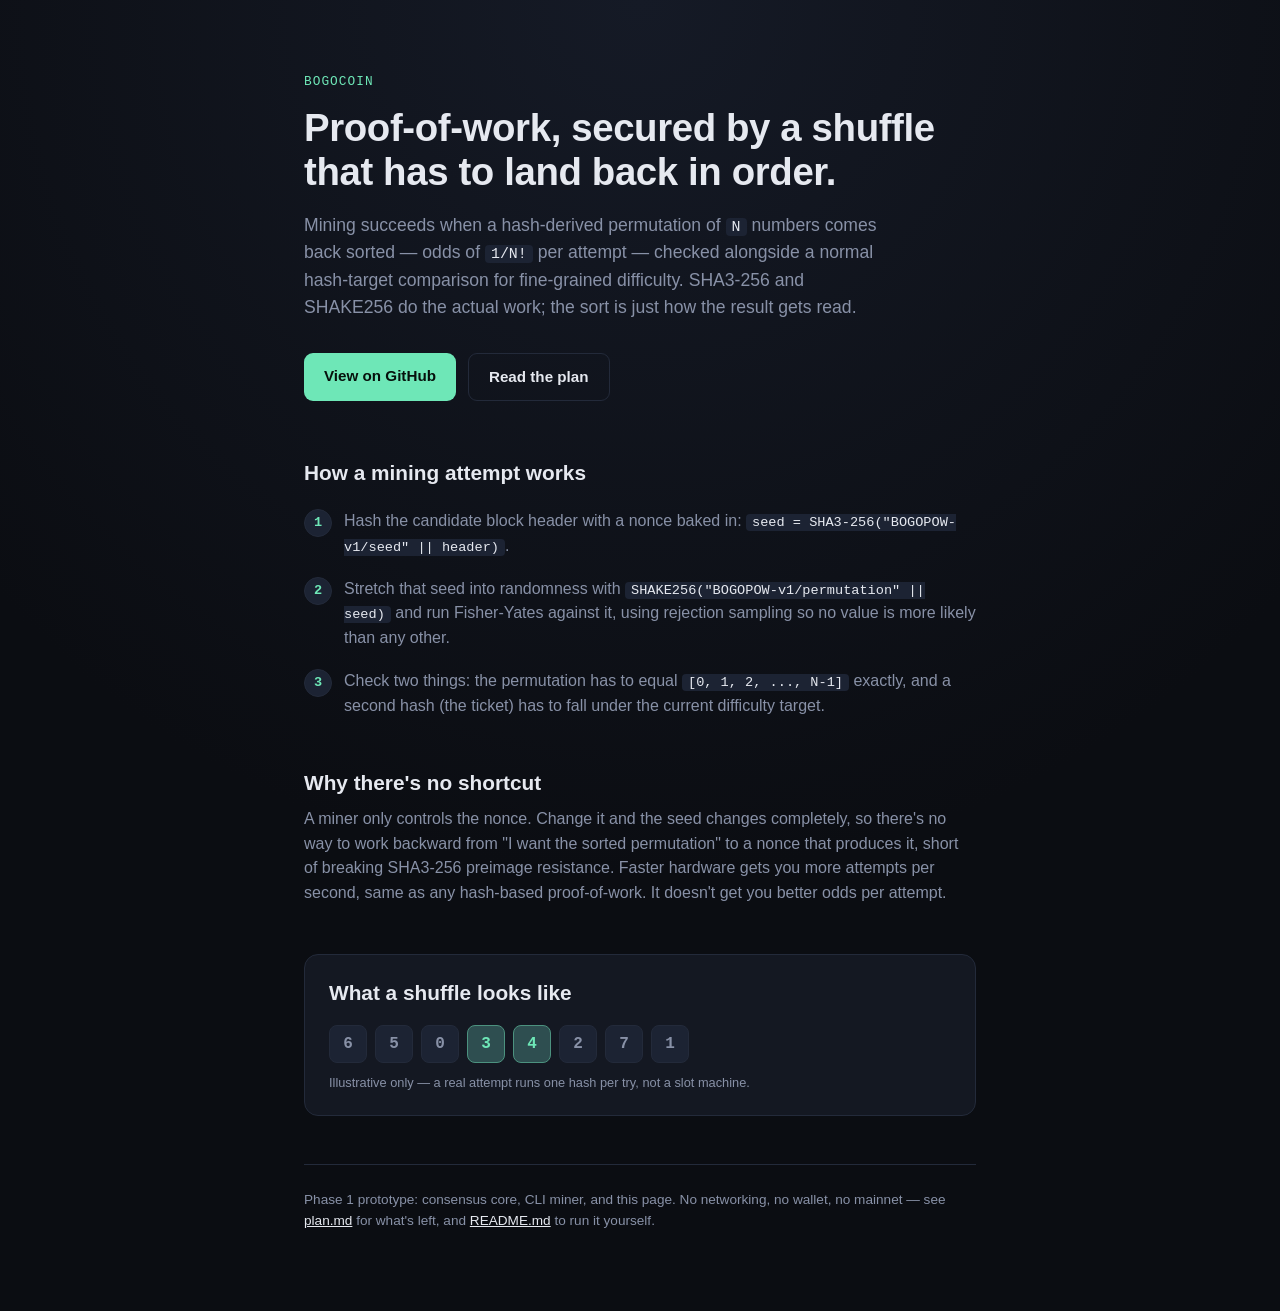
==== site/index.html @ 07fba3ba "Add landing page and GitHub Actions deploy to Pages Deploys site/ to GitHub Pages via actions/deploy" ====
<!doctype html>
<html lang="en">
<head>
<meta charset="utf-8" />
<meta name="viewport" content="width=device-width, initial-scale=1" />
<title>BogoCoin</title>
<meta name="description" content="A proof-of-work scheme secured by a hash-derived shuffle: mining succeeds when a permutation of N numbers comes back sorted." />
<style>
  :root {
    color-scheme: dark;
    --bg: #0b0d12;
    --panel: #141822;
    --panel-border: #232a3a;
    --text: #e6e9f0;
    --muted: #8891a7;
    --accent: #6ee7b7;
    --mono: "SF Mono", ui-monospace, Menlo, Consolas, monospace;
  }
  * { box-sizing: border-box; }
  body {
    margin: 0;
    background: radial-gradient(circle at top, #151a26, var(--bg) 60%);
    color: var(--text);
    font-family: -apple-system, BlinkMacSystemFont, "Segoe UI", sans-serif;
    line-height: 1.55;
  }
  main {
    max-width: 720px;
    margin: 0 auto;
    padding: 72px 24px 80px;
  }
  .eyebrow {
    font-family: var(--mono);
    font-size: 0.8rem;
    color: var(--accent);
    letter-spacing: 0.08em;
    margin: 0 0 14px;
  }
  h1 {
    font-size: 2.4rem;
    line-height: 1.15;
    margin: 0 0 18px;
    letter-spacing: -0.01em;
  }
  .lede {
    font-size: 1.1rem;
    color: var(--muted);
    margin: 0 0 32px;
    max-width: 60ch;
  }
  .lede code, p code, li code {
    font-family: var(--mono);
    font-size: 0.85em;
    color: var(--text);
    background: #1c2333;
    padding: 1px 6px;
    border-radius: 4px;
  }
  .cta-row {
    display: flex;
    gap: 12px;
    flex-wrap: wrap;
    margin-bottom: 56px;
  }
  .btn {
    display: inline-block;
    padding: 11px 20px;
    border-radius: 9px;
    text-decoration: none;
    font-weight: 600;
    font-size: 0.95rem;
  }
  .btn-primary {
    background: var(--accent);
    color: #06110c;
  }
  .btn-secondary {
    background: transparent;
    color: var(--text);
    border: 1px solid var(--panel-border);
  }
  h2 {
    font-size: 1.3rem;
    margin: 0 0 8px;
  }
  section {
    margin-bottom: 48px;
  }
  section p {
    color: var(--muted);
    margin: 0 0 14px;
  }
  .steps {
    list-style: none;
    margin: 20px 0 0;
    padding: 0;
    counter-reset: step;
  }
  .steps li {
    counter-increment: step;
    position: relative;
    padding-left: 40px;
    margin-bottom: 18px;
    color: var(--muted);
  }
  .steps li::before {
    content: counter(step);
    position: absolute;
    left: 0;
    top: 0;
    width: 26px;
    height: 26px;
    border-radius: 50%;
    background: #1c2333;
    border: 1px solid var(--panel-border);
    color: var(--accent);
    font-family: var(--mono);
    font-weight: 700;
    font-size: 0.85rem;
    display: flex;
    align-items: center;
    justify-content: center;
  }
  .strip-card {
    background: var(--panel);
    border: 1px solid var(--panel-border);
    border-radius: 14px;
    padding: 22px 24px;
  }
  .strip {
    display: flex;
    gap: 8px;
    flex-wrap: wrap;
    margin: 16px 0 10px;
  }
  .strip-tile {
    width: 38px;
    height: 38px;
    border-radius: 8px;
    background: #1c2333;
    border: 1px solid var(--panel-border);
    color: var(--muted);
    font-family: var(--mono);
    font-weight: 700;
    display: flex;
    align-items: center;
    justify-content: center;
    transition: background 0.25s ease, color 0.25s ease, border-color 0.25s ease;
  }
  .strip-tile.match {
    background: color-mix(in srgb, var(--accent) 22%, #1c2333);
    border-color: color-mix(in srgb, var(--accent) 55%, var(--panel-border));
    color: var(--accent);
  }
  .strip-caption {
    font-size: 0.8rem;
    color: var(--muted);
    margin: 0;
  }
  footer {
    border-top: 1px solid var(--panel-border);
    padding-top: 24px;
    font-size: 0.85rem;
    color: var(--muted);
  }
  footer a { color: var(--text); }
</style>
</head>
<body>
  <main>
    <p class="eyebrow">BOGOCOIN</p>
    <h1>Proof-of-work, secured by a shuffle that has to land back in order.</h1>
    <p class="lede">
      Mining succeeds when a hash-derived permutation of <code>N</code> numbers
      comes back sorted — odds of <code>1/N!</code> per attempt — checked
      alongside a normal hash-target comparison for fine-grained difficulty.
      SHA3-256 and SHAKE256 do the actual work; the sort is just how the
      result gets read.
    </p>
    <div class="cta-row">
      <a class="btn btn-primary" href="https://github.com/keithagroves/bogocoin">View on GitHub</a>
      <a class="btn btn-secondary" href="https://github.com/keithagroves/bogocoin/blob/main/plan.md">Read the plan</a>
    </div>

    <section>
      <h2>How a mining attempt works</h2>
      <ol class="steps">
        <li>Hash the candidate block header with a nonce baked in:
          <code>seed = SHA3-256("BOGOPOW-v1/seed" || header)</code>.</li>
        <li>Stretch that seed into randomness with
          <code>SHAKE256("BOGOPOW-v1/permutation" || seed)</code> and run
          Fisher-Yates against it, using rejection sampling so no value is
          more likely than any other.</li>
        <li>Check two things: the permutation has to equal
          <code>[0, 1, 2, ..., N-1]</code> exactly, and a second hash (the
          ticket) has to fall under the current difficulty target.</li>
      </ol>
    </section>

    <section>
      <h2>Why there's no shortcut</h2>
      <p>
        A miner only controls the nonce. Change it and the seed changes
        completely, so there's no way to work backward from "I want the
        sorted permutation" to a nonce that produces it, short of breaking
        SHA3-256 preimage resistance. Faster hardware gets you more attempts
        per second, same as any hash-based proof-of-work. It doesn't get you
        better odds per attempt.
      </p>
    </section>

    <section class="strip-card">
      <h2 style="margin-bottom:0">What a shuffle looks like</h2>
      <div id="strip" class="strip"></div>
      <p class="strip-caption">Illustrative only — a real attempt runs one hash per try, not a slot machine.</p>
    </section>

    <footer>
      Phase 1 prototype: consensus core, CLI miner, and this page. No
      networking, no wallet, no mainnet — see
      <a href="https://github.com/keithagroves/bogocoin/blob/main/plan.md">plan.md</a>
      for what's left, and
      <a href="https://github.com/keithagroves/bogocoin/blob/main/README.md">README.md</a>
      to run it yourself.
    </footer>
  </main>

  <script>
    const N = 8;
    const strip = document.getElementById("strip");
    const tiles = [];
    for (let i = 0; i < N; i++) {
      const t = document.createElement("div");
      t.className = "strip-tile";
      strip.appendChild(t);
      tiles.push(t);
    }
    function shuffledOnce() {
      const arr = [...Array(N).keys()];
      for (let i = arr.length - 1; i > 0; i--) {
        const j = Math.floor(Math.random() * (i + 1));
        [arr[i], arr[j]] = [arr[j], arr[i]];
      }
      return arr;
    }
    function tick() {
      const arr = Math.random() < 0.15 ? [...Array(N).keys()] : shuffledOnce();
      arr.forEach((value, index) => {
        tiles[index].textContent = value;
        tiles[index].classList.toggle("match", value === index);
      });
    }
    tick();
    setInterval(tick, 900);
  </script>
</body>
</html>
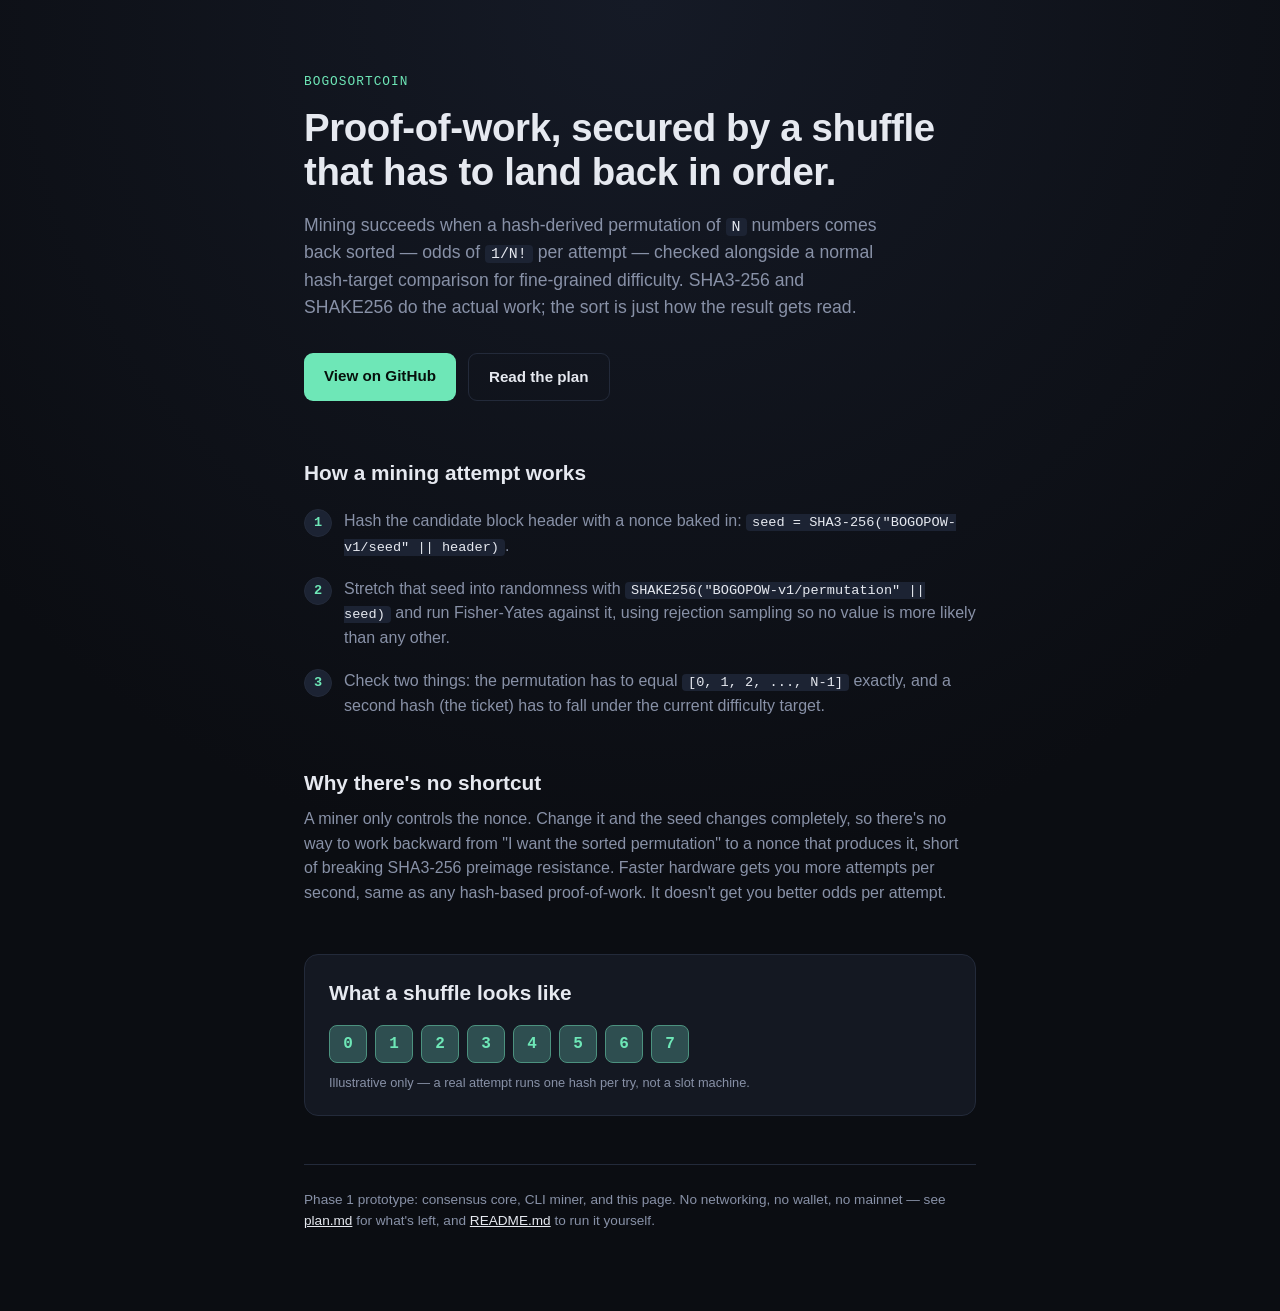
==== commit 6a176bf3: "Rename project to BogosortCoin Renames crates (bogosortcoin-primitives/-consensus/-miner), the CLI b" ====
--- a/site/index.html
+++ b/site/index.html
@@ -3,7 +3,7 @@
 <head>
 <meta charset="utf-8" />
 <meta name="viewport" content="width=device-width, initial-scale=1" />
-<title>BogoCoin</title>
+<title>BogosortCoin</title>
 <meta name="description" content="A proof-of-work scheme secured by a hash-derived shuffle: mining succeeds when a permutation of N numbers comes back sorted." />
 <style>
   :root {
@@ -168,7 +168,7 @@
 </head>
 <body>
   <main>
-    <p class="eyebrow">BOGOCOIN</p>
+    <p class="eyebrow">BOGOSORTCOIN</p>
     <h1>Proof-of-work, secured by a shuffle that has to land back in order.</h1>
     <p class="lede">
       Mining succeeds when a hash-derived permutation of <code>N</code> numbers
@@ -178,8 +178,8 @@
       result gets read.
     </p>
     <div class="cta-row">
-      <a class="btn btn-primary" href="https://github.com/keithagroves/bogocoin">View on GitHub</a>
-      <a class="btn btn-secondary" href="https://github.com/keithagroves/bogocoin/blob/main/plan.md">Read the plan</a>
+      <a class="btn btn-primary" href="https://github.com/keithagroves/bogosortcoin">View on GitHub</a>
+      <a class="btn btn-secondary" href="https://github.com/keithagroves/bogosortcoin/blob/main/plan.md">Read the plan</a>
     </div>
 
     <section>
@@ -218,9 +218,9 @@
     <footer>
       Phase 1 prototype: consensus core, CLI miner, and this page. No
       networking, no wallet, no mainnet — see
-      <a href="https://github.com/keithagroves/bogocoin/blob/main/plan.md">plan.md</a>
+      <a href="https://github.com/keithagroves/bogosortcoin/blob/main/plan.md">plan.md</a>
       for what's left, and
-      <a href="https://github.com/keithagroves/bogocoin/blob/main/README.md">README.md</a>
+      <a href="https://github.com/keithagroves/bogosortcoin/blob/main/README.md">README.md</a>
       to run it yourself.
     </footer>
   </main>
